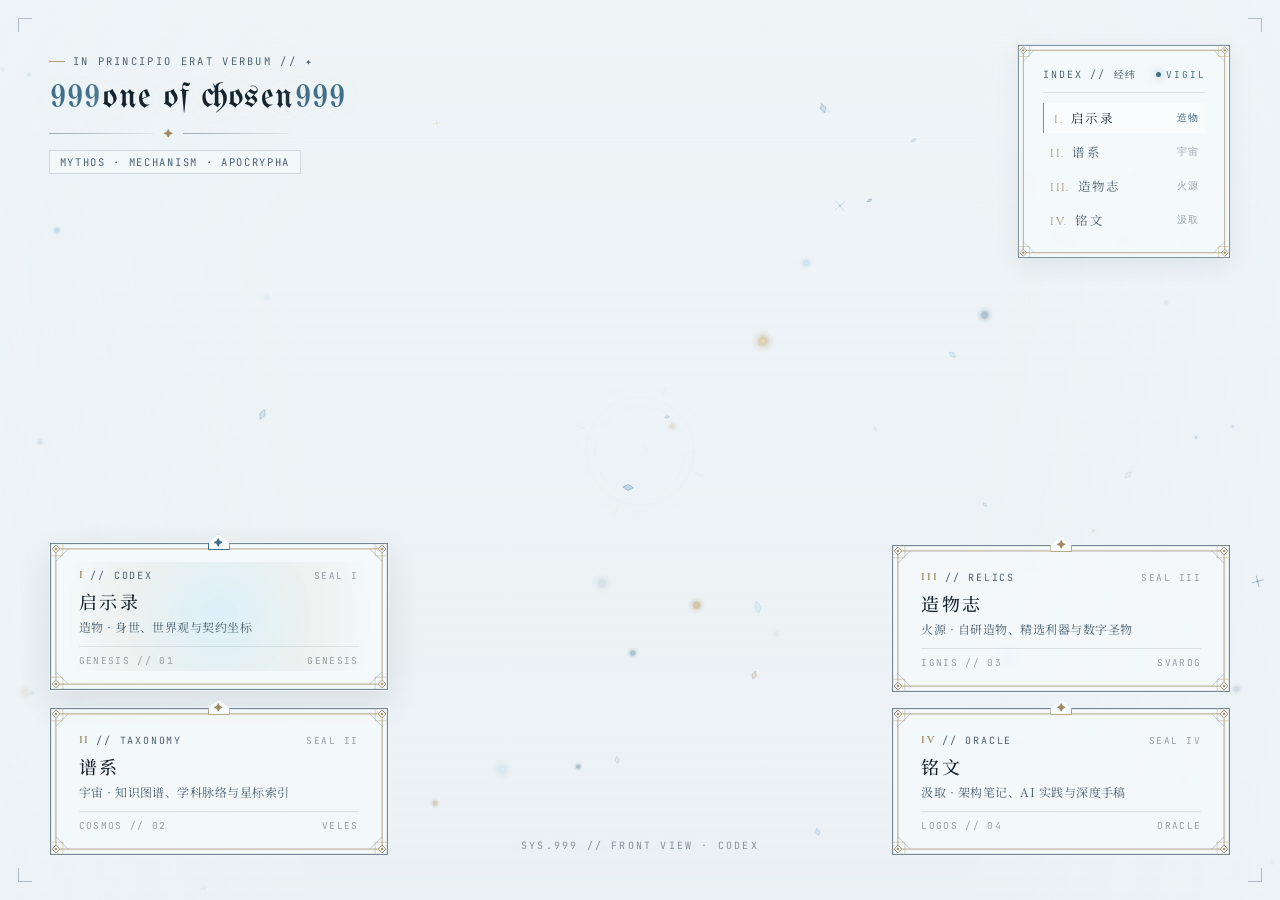
==== index.html @ c96680ee "Add files via upload" ====
<!DOCTYPE html>
<html lang="zh-CN">
<head>
  <meta charset="UTF-8">
  <meta name="viewport" content="width=device-width, initial-scale=1.0">
  <meta name="theme-color" content="#edf3f6">
  <title>999one of chosen999</title>
  <link rel="preconnect" href="https://fonts.googleapis.com">
  <link rel="preconnect" href="https://fonts.gstatic.com" crossorigin>
  <link href="https://fonts.googleapis.com/css2?family=Cinzel:wght@400;500;600;700&family=JetBrains+Mono:wght@300;400;500&family=Noto+Serif+SC:wght@400;500;600&family=UnifrakturMaguntia&display=swap" rel="stylesheet">
  <style>
    :root {
      --paper: #edf3f6;
      --ink: #15232d;
      --ink-soft: #4e6270;
      --ink-faint: rgba(23, 38, 49, 0.42);
      --line: rgba(53, 79, 94, 0.24);
      --line-strong: rgba(53, 79, 94, 0.48);
      --core-blue: #416f89;
      --core-ice: #7ec7e6;
      --gold-accent: #9c8861;
      --glass-bg: rgba(242, 247, 250, 0.56);
      --glass-hover: rgba(247, 251, 253, 0.78);
      --font-gothic: "UnifrakturMaguntia", "Cinzel", Georgia, serif;
      --font-serif: "Cinzel", "Noto Serif SC", "Songti SC", "STSong", Georgia, serif;
      --font-cn: "Noto Serif SC", "Songti SC", "STSong", serif;
      --font-mono: "JetBrains Mono", ui-monospace, SFMono-Regular, Menlo, Consolas, monospace;
    }

    *, *::before, *::after {
      box-sizing: border-box;
    }

    html, body {
      min-height: 100%;
      margin: 0;
      padding: 0;
    }

    body {
      overflow: hidden;
      color: var(--ink);
      background: var(--paper);
      font-family: var(--font-cn);
      -webkit-font-smoothing: antialiased;
      text-rendering: optimizeLegibility;
    }

    /* ===== HERO CANVAS ===== */
    .hero {
      isolation: isolate;
      position: relative;
      width: 100vw;
      height: 100vh;
      min-height: 100svh;
      overflow: hidden;
      background: var(--paper);
    }

    .hero-stage {
      position: absolute;
      inset: 0;
      z-index: -3;
      overflow: hidden;
      background: var(--paper);
    }

    .hero-layer {
      position: absolute;
      inset: 0;
      opacity: 0;
      transform: scale(1.04);
      pointer-events: none;
      transition: opacity 0.9s cubic-bezier(0.22, 1, 0.36, 1),
                  transform 1.15s cubic-bezier(0.22, 1, 0.36, 1);
      will-change: opacity, transform;
    }

    .hero-layer.is-active {
      opacity: 1;
      transform: scale(1);
    }

    .hero-video {
      position: absolute;
      inset: -1.1%;
      width: 102.2%;
      height: 102.2%;
      object-fit: cover;
      object-position: center center;
      user-select: none;
      pointer-events: none;
      background: var(--paper);
    }

    .hero-still {
      position: absolute;
      inset: -1.1%;
      width: 102.2%;
      height: 102.2%;
      object-fit: cover;
      object-position: center center;
      user-select: none;
      pointer-events: none;
      animation: angel-breathe 12s ease-in-out infinite;
      will-change: transform;
    }

    @keyframes angel-breathe {
      0%, 100% { transform: scale(1.012); }
      50% { transform: scale(1.042); }
    }

    .hero::after {
      position: absolute;
      inset: 0;
      z-index: -1;
      content: "";
      pointer-events: none;
      background:
        linear-gradient(90deg, rgba(236, 243, 247, 0.46), transparent 24%, transparent 76%, rgba(236, 243, 247, 0.42)),
        linear-gradient(180deg, rgba(245, 248, 250, 0.26), transparent 28%, rgba(224, 232, 236, 0.16));
    }

    /* Subtle architectural HUD corner frame */
    .hud-frame {
      position: absolute;
      inset: 18px;
      z-index: 3;
      pointer-events: none;
    }

    /* Sacred-Cyber Drifting Particle Canvas */
    .particle-canvas {
      position: absolute;
      inset: 0;
      z-index: 2;
      width: 100%;
      height: 100%;
      pointer-events: none;
      display: block;
    }

    .hud-corner {
      position: absolute;
      width: 14px;
      height: 14px;
      border-color: rgba(53, 79, 94, 0.34);
      border-style: solid;
      border-width: 0;
    }

    .hud-corner--tl { top: 0; left: 0; border-top-width: 1px; border-left-width: 1px; }
    .hud-corner--tr { top: 0; right: 0; border-top-width: 1px; border-right-width: 1px; }
    .hud-corner--bl { bottom: 0; left: 0; border-bottom-width: 1px; border-left-width: 1px; }
    .hud-corner--br { bottom: 0; right: 0; border-bottom-width: 1px; border-right-width: 1px; }

    /* ===== CHEST CORE GLOW + SACRED ASTROLABE RING ===== */
    .core-response {
      --core-opacity: 0;
      --core-angle: 0deg;
      position: absolute;
      z-index: 1;
      top: 50.1%;
      left: 50%;
      width: clamp(76px, 6.3vw, 126px);
      aspect-ratio: 1;
      opacity: var(--core-opacity);
      pointer-events: none;
      transform: translate(-50%, -50%);
      clip-path: circle(47%);
      mix-blend-mode: screen;
      background:
        conic-gradient(from var(--core-angle), transparent 0 31%, rgba(210, 238, 250, 0.68) 44%, rgba(115, 177, 207, 0.36) 53%, transparent 64%),
        radial-gradient(circle at center, rgba(222, 245, 255, 0.72), rgba(91, 153, 182, 0.2) 40%, transparent 70%);
      filter: blur(0.3px);
      will-change: opacity;
    }

    .core-ring {
      --ring-opacity: 0.16;
      --ring-rot: 0deg;
      position: absolute;
      z-index: 1;
      top: 50.1%;
      left: 50%;
      width: clamp(132px, 11.4vw, 210px);
      aspect-ratio: 1;
      pointer-events: none;
      opacity: var(--ring-opacity);
      transform: translate(-50%, -50%) rotate(var(--ring-rot));
      transition: opacity 0.35s ease;
      will-change: transform, opacity;
    }

    .core-ring svg {
      width: 100%;
      height: 100%;
      display: block;
    }

    .hero.is-side-view .core-response,
    .hero.is-side-view .core-ring {
      opacity: 0 !important;
      transition: opacity 0.45s ease;
    }

    /* ===== UI LAYER ===== */
    .ui-layer {
      position: relative;
      z-index: 5;
      width: 100%;
      height: 100%;
      padding: clamp(28px, 3.4vw, 48px) clamp(28px, 3.8vw, 56px);
      display: grid;
      grid-template-columns: minmax(270px, 340px) 1fr minmax(270px, 340px);
      grid-template-rows: auto 1fr auto;
      pointer-events: none;
    }

    .ui-layer a,
    .ui-layer button,
    .ui-layer nav {
      pointer-events: auto;
    }

    /* ===== TOP-LEFT: SANCTUARY BRAND MONOLITH ===== */
    .brand {
      grid-column: 1;
      grid-row: 1;
      align-self: start;
      pointer-events: auto;
      user-select: none;
    }

    .brand-eyebrow {
      display: inline-flex;
      align-items: center;
      gap: 8px;
      font-family: var(--font-mono);
      font-size: 10.5px;
      letter-spacing: 0.22em;
      text-transform: uppercase;
      color: var(--ink-soft);
      margin-bottom: 10px;
    }

    .brand-eyebrow::before {
      content: "";
      width: 16px;
      height: 1px;
      background: var(--gold-accent);
      opacity: 0.8;
    }

    .brand-title {
      margin: 0;
      font-family: var(--font-gothic);
      font-weight: 400;
      font-size: clamp(28px, 2.75vw, 42px);
      line-height: 1.12;
      letter-spacing: 0.04em;
      color: var(--ink);
      text-shadow: 0 2px 20px rgba(237, 243, 246, 0.92);
      white-space: nowrap;
    }

    .brand-title .sigil-num {
      font-family: var(--font-gothic);
      font-weight: 400;
      font-size: 0.92em;
      color: var(--core-blue);
      letter-spacing: 0.06em;
      margin: 0 2px;
    }

    .brand-divider {
      display: flex;
      align-items: center;
      gap: 10px;
      margin: 12px 0 10px;
      width: 240px;
    }

    .brand-divider span {
      flex: 1;
      height: 1px;
      background: linear-gradient(90deg, rgba(53, 79, 94, 0.45), rgba(53, 79, 94, 0.06));
    }

    .brand-divider i {
      font-style: normal;
      font-size: 9px;
      color: var(--gold-accent);
      line-height: 1;
    }

    .brand-sub {
      margin: 0;
      display: inline-flex;
      align-items: center;
      gap: 8px;
      padding: 4px 10px;
      background: rgba(244, 249, 252, 0.76);
      border: 1px solid rgba(53, 79, 94, 0.18);
      font-family: var(--font-mono);
      font-size: 10.5px;
      letter-spacing: 0.16em;
      color: var(--ink-soft);
    }

    /* ===== TOP-RIGHT: MERIDIAN INDEX NAV (STYLE I GOTHIC FRAME) ===== */
    .index-nav {
      grid-column: 3;
      grid-row: 1;
      justify-self: end;
      align-self: start;
      width: 214px;
      padding: 6px 8px;
      background: rgba(246, 250, 253, 0.78);
      border: 18px solid transparent;
      border-image: url("data:image/svg+xml,%3Csvg xmlns='http://www.w3.org/2000/svg' width='120' height='120' viewBox='0 0 120 120'%3E%3Crect x='2' y='2' width='116' height='116' fill='none' stroke='%23354f5e' stroke-opacity='0.68' stroke-width='1.5'/%3E%3Crect x='9' y='9' width='102' height='102' fill='none' stroke='%239c8861' stroke-opacity='0.88' stroke-width='1.1'/%3E%3Cg stroke='%239c8861' stroke-width='1.1' fill='%23f8fcfe'%3E%3Cpolygon points='9,4 14,9 9,14 4,9'/%3E%3Cpolygon points='111,4 116,9 111,14 106,9'/%3E%3Cpolygon points='9,106 14,111 9,116 4,111'/%3E%3Cpolygon points='111,106 116,111 111,116 106,111'/%3E%3C/g%3E%3Cg fill='%239c8861'%3E%3Cpolygon points='9,7 11,9 9,11 7,9'/%3E%3Cpolygon points='111,7 113,9 111,11 109,9'/%3E%3Cpolygon points='9,109 11,111 9,113 7,111'/%3E%3Cpolygon points='111,109 113,111 111,113 109,111'/%3E%3C/g%3E%3Cg stroke='%23b8a06e' stroke-opacity='0.65' stroke-width='0.9' fill='none'%3E%3Cpath d='M18,2 V18 H2 M102,2 V18 H118 M18,118 V102 H2 M102,118 V102 H118'/%3E%3Cpath d='M25,9 L9,25 M95,9 L111,25 M25,111 L9,95 M95,111 L111,95' stroke='%23416f89' stroke-opacity='0.45'/%3E%3C/g%3E%3C/svg%3E") 26 / 18px stretch;
      backdrop-filter: blur(6px);
      -webkit-backdrop-filter: blur(6px);
      box-shadow: 0 8px 24px rgba(23, 38, 49, 0.06);
    }

    .index-head {
      display: flex;
      align-items: center;
      justify-content: space-between;
      padding-bottom: 10px;
      margin-bottom: 10px;
      border-bottom: 1px solid rgba(53, 79, 94, 0.15);
      font-family: var(--font-mono);
      font-size: 10px;
      letter-spacing: 0.18em;
      color: var(--ink-soft);
    }

    .status-pill {
      display: inline-flex;
      align-items: center;
      gap: 5px;
      color: var(--core-blue);
      font-size: 9.5px;
    }

    .status-dot {
      width: 5px;
      height: 5px;
      border-radius: 50%;
      background: var(--core-blue);
      box-shadow: 0 0 8px rgba(65, 111, 137, 0.75);
      animation: pulse-core 2.8s ease-in-out infinite;
    }

    @keyframes pulse-core {
      0%, 100% { opacity: 0.45; transform: scale(0.92); }
      50% { opacity: 1; transform: scale(1.15); }
    }

    .index-list {
      list-style: none;
      margin: 0;
      padding: 0;
      display: flex;
      flex-direction: column;
      gap: 4px;
    }

    .index-link {
      display: flex;
      align-items: center;
      justify-content: space-between;
      padding: 6px 6px;
      text-decoration: none;
      color: var(--ink-soft);
      font-size: 12.5px;
      letter-spacing: 0.1em;
      border-left: 1.5px solid transparent;
      transition: color 0.25s ease, border-color 0.25s ease, background 0.25s ease, padding-left 0.25s ease;
    }

    .index-link .roman {
      font-family: var(--font-serif);
      font-size: 11px;
      letter-spacing: 0.12em;
      color: var(--gold-accent);
      margin-right: 8px;
    }

    .index-link .code {
      font-family: var(--font-mono);
      font-size: 9.5px;
      letter-spacing: 0.12em;
      opacity: 0.55;
    }

    .index-link:hover,
    .index-link.is-active {
      color: var(--ink);
      border-left-color: var(--core-blue);
      background: rgba(255, 255, 255, 0.42);
      padding-left: 10px;
    }

    .index-link:hover .code,
    .index-link.is-active .code {
      opacity: 0.95;
      color: var(--core-blue);
    }

    /* ===== BOTTOM PORTAL CARDS (LEFT & RIGHT) ===== */
    .portal-col {
      grid-row: 3;
      display: flex;
      flex-direction: column;
      gap: 14px;
      align-self: end;
    }

    .portal-col--left {
      grid-column: 1;
    }

    .portal-col--right {
      grid-column: 3;
    }

    /* ===== STYLE I: GOTHIC LANCET & ROSE TRACERY PORTAL CARDS ===== */
    .portal-card {
      --mx: 50%;
      --my: 50%;
      position: relative;
      display: flex;
      flex-direction: column;
      justify-content: space-between;
      min-height: 118px;
      padding: 6px 10px 4px;
      text-decoration: none;
      color: var(--ink);
      background: rgba(246, 250, 253, 0.76);
      border: 20px solid transparent;
      border-image: url("data:image/svg+xml,%3Csvg xmlns='http://www.w3.org/2000/svg' width='120' height='120' viewBox='0 0 120 120'%3E%3Crect x='2' y='2' width='116' height='116' fill='none' stroke='%23354f5e' stroke-opacity='0.68' stroke-width='1.5'/%3E%3Crect x='9' y='9' width='102' height='102' fill='none' stroke='%239c8861' stroke-opacity='0.88' stroke-width='1.1'/%3E%3Cg stroke='%239c8861' stroke-width='1.1' fill='%23f8fcfe'%3E%3Cpolygon points='9,4 14,9 9,14 4,9'/%3E%3Cpolygon points='111,4 116,9 111,14 106,9'/%3E%3Cpolygon points='9,106 14,111 9,116 4,111'/%3E%3Cpolygon points='111,106 116,111 111,116 106,111'/%3E%3C/g%3E%3Cg fill='%239c8861'%3E%3Cpolygon points='9,7 11,9 9,11 7,9'/%3E%3Cpolygon points='111,7 113,9 111,11 109,9'/%3E%3Cpolygon points='9,109 11,111 9,113 7,111'/%3E%3Cpolygon points='111,109 113,111 111,113 109,111'/%3E%3C/g%3E%3Cg stroke='%23b8a06e' stroke-opacity='0.65' stroke-width='0.9' fill='none'%3E%3Cpath d='M18,2 V18 H2 M102,2 V18 H118 M18,118 V102 H2 M102,118 V102 H118'/%3E%3Cpath d='M25,9 L9,25 M95,9 L111,25 M25,111 L9,95 M95,111 L111,95' stroke='%23416f89' stroke-opacity='0.45'/%3E%3C/g%3E%3C/svg%3E") 26 / 20px stretch;
      backdrop-filter: blur(6px);
      -webkit-backdrop-filter: blur(6px);
      transition: transform 0.25s cubic-bezier(0.22, 1, 0.36, 1),
                  background 0.25s ease,
                  box-shadow 0.25s ease;
    }

    /* Gothic top-center rose-window crest finial */
    .portal-card::after {
      content: "✦";
      position: absolute;
      top: -28px;
      left: 50%;
      transform: translateX(-50%);
      width: 22px;
      height: 16px;
      display: grid;
      place-items: center;
      font-size: 9px;
      line-height: 1;
      color: var(--gold-accent);
      background: rgba(248, 252, 254, 0.94);
      border: 1px solid rgba(156, 136, 97, 0.72);
      clip-path: polygon(50% 0%, 100% 58%, 100% 100%, 0% 100%, 0% 58%);
      pointer-events: none;
    }

    /* Pointer-following sacred spotlight */
    .portal-card::before {
      content: "";
      position: absolute;
      inset: 0;
      opacity: 0;
      pointer-events: none;
      background: radial-gradient(
        220px circle at var(--mx) var(--my),
        rgba(140, 212, 240, 0.24),
        rgba(156, 136, 97, 0.08) 42%,
        transparent 72%
      );
      transition: opacity 0.3s ease;
    }

    .portal-card:hover,
    .portal-card.is-synced,
    .portal-card.is-current {
      transform: translateY(-2px);
      background: var(--glass-hover);
      box-shadow: 0 12px 32px rgba(23, 38, 49, 0.09);
    }

    .portal-card:hover::before,
    .portal-card.is-synced::before,
    .portal-card.is-current::before {
      opacity: 1;
    }

    .portal-card:hover::after,
    .portal-card.is-synced::after,
    .portal-card.is-current::after {
      color: var(--core-blue);
      border-color: var(--core-blue);
    }

    .index-link.is-current {
      color: var(--ink);
      border-left-color: var(--gold-accent);
      background: rgba(255, 255, 255, 0.46);
      padding-left: 10px;
    }

    .index-link.is-current .code {
      opacity: 1;
      color: var(--core-blue);
    }

    .card-top {
      position: relative;
      z-index: 1;
      display: flex;
      align-items: center;
      justify-content: space-between;
      font-family: var(--font-mono);
      font-size: 10px;
      letter-spacing: 0.18em;
      color: var(--ink-soft);
      margin-bottom: 6px;
    }

    .card-id {
      display: inline-flex;
      align-items: center;
      gap: 6px;
    }

    .card-id .roman {
      font-family: var(--font-serif);
      font-weight: 600;
      color: var(--gold-accent);
    }

    .card-state {
      font-size: 9.5px;
      letter-spacing: 0.16em;
      color: var(--ink-faint);
      transition: color 0.25s ease;
    }

    .card-state .hover-label {
      display: none;
    }

    .portal-card:hover .card-state,
    .portal-card.is-synced .card-state {
      color: var(--core-blue);
    }

    .portal-card:hover .card-state .idle-label,
    .portal-card.is-synced .card-state .idle-label {
      display: none;
    }

    .portal-card:hover .card-state .hover-label,
    .portal-card.is-synced .card-state .hover-label {
      display: inline;
    }

    .card-title {
      position: relative;
      z-index: 1;
      margin: 0 0 4px;
      font-family: var(--font-cn);
      font-size: 18px;
      font-weight: 500;
      letter-spacing: 0.14em;
      color: var(--ink);
    }

    .card-desc {
      position: relative;
      z-index: 1;
      margin: 0;
      font-size: 12px;
      line-height: 1.5;
      color: var(--ink-soft);
      letter-spacing: 0.04em;
    }

    .card-foot {
      position: relative;
      z-index: 1;
      margin-top: 10px;
      padding-top: 7px;
      border-top: 1px solid rgba(53, 79, 94, 0.12);
      display: flex;
      align-items: center;
      justify-content: space-between;
      font-family: var(--font-mono);
      font-size: 9.5px;
      letter-spacing: 0.14em;
      color: var(--ink-faint);
    }

    /* ===== BOTTOM-CENTER TELEMETRY ===== */
    .telemetry {
      grid-column: 2;
      grid-row: 3;
      justify-self: center;
      align-self: end;
      padding-bottom: 4px;
      font-family: var(--font-mono);
      font-size: 10px;
      letter-spacing: 0.22em;
      color: rgba(23, 38, 49, 0.48);
      text-shadow: 0 1px 10px rgba(237, 243, 246, 0.9);
      user-select: none;
      white-space: nowrap;
    }

    /* ===== TOAST FEEDBACK FOR PLACEHOLDER ROUTES ===== */
    .protocol-toast {
      position: fixed;
      left: 50%;
      bottom: 46px;
      z-index: 40;
      transform: translate(-50%, 10px);
      padding: 8px 18px;
      background: rgba(21, 35, 45, 0.86);
      color: #e6f2f7;
      border: 1px solid rgba(126, 199, 230, 0.35);
      backdrop-filter: blur(10px);
      font-family: var(--font-mono);
      font-size: 11px;
      letter-spacing: 0.14em;
      opacity: 0;
      pointer-events: none;
      transition: opacity 0.25s ease, transform 0.25s ease;
    }

    .protocol-toast.is-visible {
      opacity: 1;
      transform: translate(-50%, 0);
    }

    /* ===== CUSTOM HOLY CROSS-SWORD CURSOR ===== */
    @media (pointer: fine) and (min-width: 901px) {
      html, body, a, button {
        cursor: none !important;
      }
    }

    .cursor-glow,
    .cursor-sword {
      position: fixed;
      top: 0;
      left: 0;
      pointer-events: none;
      opacity: 0;
      will-change: transform, opacity;
    }

    .cursor-glow {
      z-index: 30;
      width: 34px;
      aspect-ratio: 1;
      border-radius: 999px;
      background: radial-gradient(circle, rgba(162, 219, 243, 0.34), rgba(89, 155, 187, 0.10) 45%, transparent 72%);
    }

    .cursor-sword {
      z-index: 50;
      width: 42px;
      height: 42px;
      transform-origin: 3px 3px;
      transition: opacity 0.18s ease;
    }

    .cursor-sword svg {
      width: 100%;
      height: 100%;
      display: block;
      overflow: visible;
      transition: transform 0.18s cubic-bezier(0.22, 1, 0.36, 1);
      transform-origin: 3px 3px;
    }

    .cursor-sword .sword-energy {
      stroke: #4a92b6;
      transition: stroke 0.2s ease;
    }

    .cursor-sword .sword-gem {
      fill: #3e84a8;
      transition: fill 0.2s ease;
    }

    .cursor-sword.is-hover svg {
      transform: scale(1.09) rotate(-4deg);
    }

    .cursor-sword.is-hover .sword-energy {
      stroke: #7ae0ff;
    }

    .cursor-sword.is-hover .sword-gem {
      fill: #74deff;
    }

    .cursor-sword.is-pressed svg {
      transform: translate(-2px, -2px) scale(0.92);
    }

    /* ===== RESPONSIVE ===== */
    @media (max-width: 1080px) {
      .ui-layer {
        grid-template-columns: minmax(230px, 280px) 1fr minmax(230px, 280px);
        padding: 24px 26px;
      }
      .brand-title {
        font-size: 22px;
      }
      .telemetry {
        display: none;
      }
    }

    @media (max-width: 900px) {
      body {
        overflow-y: auto;
      }

      .hero {
        height: auto;
        min-height: 100svh;
      }

      .hero-stage {
        position: fixed;
      }

      .hero-video,
      .hero-still {
        object-position: 50% center;
      }

      .core-response,
      .core-ring,
      .cursor-glow,
      .cursor-sword,
      .hud-frame {
        display: none;
      }

      .ui-layer {
        display: flex;
        flex-direction: column;
        justify-content: space-between;
        min-height: 100svh;
        gap: 18px;
        padding: 24px 18px 28px;
      }

      .brand-title {
        white-space: normal;
        font-size: 22px;
      }

      .index-nav {
        display: none;
      }

      .portal-col {
        width: 100%;
        gap: 12px;
      }

      .portal-col--left {
        margin-top: auto;
        padding-top: 32vh;
      }

      .portal-card {
        min-height: 94px;
      }
    }

    @media (max-width: 560px) {
      .hero-video {
        inset: 0;
        width: 100%;
        height: 100%;
      }

      .hero::after {
        background: linear-gradient(180deg, rgba(245, 248, 250, 0.36), transparent 34%, rgba(224, 232, 236, 0.18));
      }
    }
  </style>
</head>
<body>
  <main class="hero" aria-label="999one of chosen999 Homepage">
    <!-- 4-Angle Mechanical Angel Stage -->
    <div class="hero-stage" aria-hidden="true">
      <div class="hero-layer is-active" data-view="front">
        <video
          class="hero-video"
          autoplay
          muted
          loop
          playsinline
          preload="auto"
          disablepictureinpicture
          aria-hidden="true"
          poster="https://rodya.top/assets/angel-hero-og-v1.jpg"
        >
          <source src="https://rodya.top/assets/angel-hero-loop-v2-portrait.mp4" type="video/mp4" media="(max-aspect-ratio: 3/4)">
          <source src="https://rodya.top/assets/angel-hero-loop-v2.mp4" type="video/mp4">
        </video>
      </div>
      <div class="hero-layer" data-view="left">
        <img class="hero-still" src="./angel-left.jpg" alt="" decoding="async">
      </div>
      <div class="hero-layer" data-view="back">
        <img class="hero-still" src="./angel-back.jpg" alt="" decoding="async">
      </div>
      <div class="hero-layer" data-view="right">
        <img class="hero-still" src="./angel-right.jpg" alt="" decoding="async">
      </div>
    </div>

    <!-- Interactive Chest Core Glow -->
    <div class="core-response" aria-hidden="true"></div>

    <!-- Ultra-delicate Sacred Astrolabe Ring around Core -->
    <div class="core-ring" aria-hidden="true">
      <svg viewBox="0 0 200 200" fill="none" xmlns="http://www.w3.org/2000/svg">
        <circle cx="100" cy="100" r="88" stroke="rgba(65,111,137,0.45)" stroke-width="0.7" stroke-dasharray="2 6"/>
        <circle cx="100" cy="100" r="74" stroke="rgba(156,136,97,0.42)" stroke-width="0.6"/>
        <circle cx="100" cy="100" r="62" stroke="rgba(65,111,137,0.32)" stroke-width="0.6" stroke-dasharray="18 10 3 10"/>
        <line x1="100" y1="6" x2="100" y2="20" stroke="rgba(156,136,97,0.65)" stroke-width="0.8"/>
        <line x1="100" y1="180" x2="100" y2="194" stroke="rgba(156,136,97,0.65)" stroke-width="0.8"/>
        <line x1="6" y1="100" x2="20" y2="100" stroke="rgba(65,111,137,0.55)" stroke-width="0.8"/>
        <line x1="180" y1="100" x2="194" y2="100" stroke="rgba(65,111,137,0.55)" stroke-width="0.8"/>
      </svg>
    </div>

    <!-- Sacred-Cyber Drifting Particles -->
    <canvas class="particle-canvas" aria-hidden="true"></canvas>

    <!-- Architectural Corner Ticks -->
    <div class="hud-frame" aria-hidden="true">
      <span class="hud-corner hud-corner--tl"></span>
      <span class="hud-corner hud-corner--tr"></span>
      <span class="hud-corner hud-corner--bl"></span>
      <span class="hud-corner hud-corner--br"></span>
    </div>

    <!-- Single-Screen Sacred Cyber UI -->
    <div class="ui-layer">
      <!-- Top-Left: Sanctuary Title -->
      <header class="brand">
        <div class="brand-eyebrow">IN PRINCIPIO ERAT VERBUM // ✦</div>
        <h1 class="brand-title"><span class="sigil-num">999</span>one of chosen<span class="sigil-num">999</span></h1>
        <div class="brand-divider" aria-hidden="true">
          <span></span>
          <i>✦</i>
          <span></span>
        </div>
        <p class="brand-sub">MYTHOS · MECHANISM · APOCRYPHA</p>
      </header>

      <!-- Top-Right: Meridian Index -->
      <nav class="index-nav" aria-label="主导航">
        <div class="index-head">
          <span>INDEX // 经纬</span>
          <span class="status-pill"><span class="status-dot"></span>VIGIL</span>
        </div>
        <ul class="index-list">
          <li>
            <a class="index-link" href="./codex.html" data-portal="codex">
              <span><span class="roman">I.</span>启示录</span>
              <span class="code">造物</span>
            </a>
          </li>
          <li>
            <a class="index-link" href="./taxonomy.html" data-portal="taxonomy">
              <span><span class="roman">II.</span>谱系</span>
              <span class="code">宇宙</span>
            </a>
          </li>
          <li>
            <a class="index-link" href="./relics.html" data-portal="relics">
              <span><span class="roman">III.</span>造物志</span>
              <span class="code">火源</span>
            </a>
          </li>
          <li>
            <a class="index-link" href="./oracle.html" data-portal="oracle">
              <span><span class="roman">IV.</span>铭文</span>
              <span class="code">汲取</span>
            </a>
          </li>
        </ul>
      </nav>

      <!-- Bottom-Left Portal Column -->
      <section class="portal-col portal-col--left" aria-label="左侧板块入口">
        <a class="portal-card" href="./codex.html" data-portal="codex">
          <div class="card-top">
            <span class="card-id"><span class="roman">I</span> // CODEX</span>
            <span class="card-state">
              <span class="idle-label">SEAL I</span>
              <span class="hover-label">UNSEAL ↗</span>
            </span>
          </div>
          <h2 class="card-title">启示录</h2>
          <p class="card-desc">造物 · 身世、世界观与契约坐标</p>
          <div class="card-foot">
            <span>GENESIS // 01</span>
            <span>GENESIS</span>
          </div>
        </a>

        <a class="portal-card" href="./taxonomy.html" data-portal="taxonomy">
          <div class="card-top">
            <span class="card-id"><span class="roman">II</span> // TAXONOMY</span>
            <span class="card-state">
              <span class="idle-label">SEAL II</span>
              <span class="hover-label">UNSEAL ↗</span>
            </span>
          </div>
          <h2 class="card-title">谱系</h2>
          <p class="card-desc">宇宙 · 知识图谱、学科脉络与星标索引</p>
          <div class="card-foot">
            <span>COSMOS // 02</span>
            <span>VELES</span>
          </div>
        </a>
      </section>

      <!-- Bottom-Center Telemetry -->
      <div class="telemetry" aria-hidden="true">ALPHA ET OMEGA // 999 · SANCTUARY</div>

      <!-- Bottom-Right Portal Column -->
      <section class="portal-col portal-col--right" aria-label="右侧板块入口">
        <a class="portal-card" href="./relics.html" data-portal="relics">
          <div class="card-top">
            <span class="card-id"><span class="roman">III</span> // RELICS</span>
            <span class="card-state">
              <span class="idle-label">SEAL III</span>
              <span class="hover-label">UNSEAL ↗</span>
            </span>
          </div>
          <h2 class="card-title">造物志</h2>
          <p class="card-desc">火源 · 自研造物、精选利器与数字圣物</p>
          <div class="card-foot">
            <span>IGNIS // 03</span>
            <span>SVAROG</span>
          </div>
        </a>

        <a class="portal-card" href="./oracle.html" data-portal="oracle">
          <div class="card-top">
            <span class="card-id"><span class="roman">IV</span> // ORACLE</span>
            <span class="card-state">
              <span class="idle-label">SEAL IV</span>
              <span class="hover-label">UNSEAL ↗</span>
            </span>
          </div>
          <h2 class="card-title">铭文</h2>
          <p class="card-desc">汲取 · 架构笔记、AI 实践与深度手稿</p>
          <div class="card-foot">
            <span>LOGOS // 04</span>
            <span>ORACLE</span>
          </div>
        </a>
      </section>
    </div>
  </main>

  <div class="protocol-toast" role="status" aria-live="polite"></div>
  <div class="cursor-glow" aria-hidden="true"></div>
  <div class="cursor-sword" aria-hidden="true">
    <!-- V2 Slender Holy Cross-Sword SVG (tip hotspot at 3.5, 3.5 in 64x64 viewBox) -->
    <svg viewBox="0 0 64 64" fill="none" xmlns="http://www.w3.org/2000/svg">
      <defs>
        <linearGradient id="bladeL" x1="3.5" y1="3.5" x2="41.5" y2="41.5" gradientUnits="userSpaceOnUse">
          <stop offset="0%" stop-color="#fcffff"/>
          <stop offset="30%" stop-color="#e2eef6"/>
          <stop offset="48%" stop-color="#feffff"/>
          <stop offset="76%" stop-color="#c6d6e2"/>
          <stop offset="100%" stop-color="#e8f2f8"/>
        </linearGradient>
        <linearGradient id="bladeR" x1="3.5" y1="3.5" x2="41.5" y2="41.5" gradientUnits="userSpaceOnUse">
          <stop offset="0%" stop-color="#c0d2e0"/>
          <stop offset="34%" stop-color="#7690a2"/>
          <stop offset="56%" stop-color="#a4baca"/>
          <stop offset="82%" stop-color="#627c90"/>
          <stop offset="100%" stop-color="#849cae"/>
        </linearGradient>
        <linearGradient id="guardTop" x1="33" y1="50" x2="50" y2="33" gradientUnits="userSpaceOnUse">
          <stop offset="0%" stop-color="#f5fafe"/>
          <stop offset="28%" stop-color="#cedce8"/>
          <stop offset="52%" stop-color="#f8fcff"/>
          <stop offset="76%" stop-color="#baccda"/>
          <stop offset="100%" stop-color="#ecf4fa"/>
        </linearGradient>
        <linearGradient id="guardBot" x1="33" y1="50" x2="50" y2="33" gradientUnits="userSpaceOnUse">
          <stop offset="0%" stop-color="#8ea4b4"/>
          <stop offset="32%" stop-color="#627a8c"/>
          <stop offset="52%" stop-color="#9eb2c2"/>
          <stop offset="78%" stop-color="#566c7e"/>
          <stop offset="100%" stop-color="#7c92a2"/>
        </linearGradient>
        <linearGradient id="hiltGrad" x1="45" y1="51" x2="51" y2="45" gradientUnits="userSpaceOnUse">
          <stop offset="0%" stop-color="#364856"/>
          <stop offset="45%" stop-color="#182630"/>
          <stop offset="100%" stop-color="#0e1820"/>
        </linearGradient>
        <linearGradient id="pomL" x1="53" y1="53" x2="58" y2="58" gradientUnits="userSpaceOnUse">
          <stop offset="0%" stop-color="#f8fcff"/>
          <stop offset="100%" stop-color="#bcceDC"/>
        </linearGradient>
        <linearGradient id="pomR" x1="53" y1="53" x2="58" y2="58" gradientUnits="userSpaceOnUse">
          <stop offset="0%" stop-color="#94aaba"/>
          <stop offset="100%" stop-color="#586e80"/>
        </linearGradient>
      </defs>

      <g transform="translate(3.5 3.5) rotate(-45)">
        <!-- Local sword space: tip at (0, 0), pointing along +Y (which maps to bottom-right after -45° rotation? Wait: rotate(-45) turns +Y to bottom-right (+x, +y)! Let's verify: x' = x cos(-45) - y sin(-45) = +0.707y, y' = x sin(-45) + y cos(-45) = +0.707y! YES!) -->

        <!-- Slender Blade Bevels (length 53.5) -->
        <polygon points="0,0 -2.0,7.5 -1.75,53.5 0,53.5" fill="url(#bladeL)"/>
        <polygon points="0,0 2.0,7.5 1.75,53.5 0,53.5" fill="url(#bladeR)"/>
        <!-- Central specular spine & energy thread -->
        <line x1="0" y1="1.5" x2="0" y2="51" stroke="#ffffff" stroke-opacity="0.88" stroke-width="0.45"/>
        <line class="sword-energy" x1="0" y1="12.5" x2="0" y2="47.5" stroke-width="0.65" stroke-linecap="round"/>
        <!-- Blade outline -->
        <polygon points="0,0 2.0,7.5 1.75,53.5 0,55.0 -1.75,53.5 -2.0,7.5" stroke="#1c2e3c" stroke-width="0.85" stroke-linejoin="round"/>
        <!-- Ricasso antique gold collar -->
        <line x1="-1.9" y1="51.2" x2="1.9" y2="51.2" stroke="#d4b878" stroke-width="1.0"/>

        <!-- Hilt Grip -->
        <polygon points="-1.2,56.2 1.2,56.2 0.95,70.8 -0.95,70.8" fill="url(#hiltGrad)" stroke="#16242e" stroke-width="0.8"/>
        <!-- Diagonal gold wire wraps -->
        <line x1="-1.15" y1="58.6" x2="1.15" y2="59.8" stroke="#d4b878" stroke-width="0.72"/>
        <line x1="-1.10" y1="61.6" x2="1.10" y2="62.8" stroke="#d4b878" stroke-width="0.72"/>
        <line x1="-1.05" y1="64.6" x2="1.05" y2="65.8" stroke="#d4b878" stroke-width="0.72"/>
        <line x1="-1.00" y1="67.6" x2="1.00" y2="68.8" stroke="#d4b878" stroke-width="0.72"/>

        <!-- Classic Gothic Cross Crossguard -->
        <polygon points="-12.2,53.8 -10.2,52.0 -8.3,52.7 -2.8,52.5 0,50.8 2.8,52.5 8.3,52.7 10.2,52.0 12.2,53.8" fill="url(#guardTop)"/>
        <polygon points="-12.2,53.8 -10.2,55.6 -8.3,54.9 -2.8,55.1 0,56.8 2.8,55.1 8.3,54.9 10.2,55.6 12.2,53.8" fill="url(#guardBot)"/>
        <!-- Crossguard center seam & antique gold filigree -->
        <line x1="-11.4" y1="53.8" x2="11.4" y2="53.8" stroke="#304656" stroke-opacity="0.72" stroke-width="0.5"/>
        <line x1="-9.2" y1="53.8" x2="-3.2" y2="53.8" stroke="#d4b878" stroke-width="0.9"/>
        <line x1="3.2" y1="53.8" x2="9.2" y2="53.8" stroke="#a88a52" stroke-width="0.9"/>
        <line x1="-8.3" y1="52.7" x2="-8.3" y2="54.9" stroke="#d4b878" stroke-width="0.85"/>
        <line x1="8.3" y1="52.7" x2="8.3" y2="54.9" stroke="#a88a52" stroke-width="0.85"/>
        <!-- Crossguard crisp outline -->
        <polygon points="-12.2,53.8 -10.2,52.0 -8.3,52.7 -2.8,52.5 0,50.8 2.8,52.5 8.3,52.7 10.2,52.0 12.2,53.8 10.2,55.6 8.3,54.9 2.8,55.1 0,56.8 -2.8,55.1 -8.3,54.9 -10.2,55.6" stroke="#1c2e3c" stroke-width="0.85" stroke-linejoin="round"/>

        <!-- Central Sanctuary Gold Medallion & Ice-Blue Core Crystal -->
        <polygon points="0,51.6 2.1,53.8 0,56.0 -2.1,53.8" fill="#d4b878" stroke="#2a3842" stroke-width="0.55"/>
        <polygon class="sword-gem" points="0,52.3 1.45,53.8 0,55.3 -1.45,53.8"/>
        <polygon points="0,52.7 0.72,53.8 0,54.9 -0.72,53.8" fill="#eefdff"/>

        <!-- Faceted Silver Diamond Pommel -->
        <polygon points="0,69.8 -2.5,73.0 0,77.2" fill="url(#pomL)"/>
        <polygon points="0,69.8 2.5,73.0 0,77.2" fill="url(#pomR)"/>
        <polygon points="0,69.8 2.5,73.0 0,77.2 -2.5,73.0" stroke="#1c2e3c" stroke-width="0.85" stroke-linejoin="round"/>
        <circle cx="0" cy="73.0" r="0.68" fill="#d4b878"/>
      </g>
    </svg>
  </div>

  <script>
    (function () {
      const video = document.querySelector(".hero-video");
      const coreEl = document.querySelector(".core-response");
      const ringEl = document.querySelector(".core-ring");
      const cursorGlow = document.querySelector(".cursor-glow");
      const cursorSword = document.querySelector(".cursor-sword");
      const toastEl = document.querySelector(".protocol-toast");

      const LANDSCAPE_SRC = "https://rodya.top/assets/angel-hero-loop-v2.mp4";
      const PORTRAIT_SRC = "https://rodya.top/assets/angel-hero-loop-v2-portrait.mp4";
      const portraitMq = window.matchMedia("(max-aspect-ratio: 3/4)");

      function syncVideoSource() {
        const targetSrc = portraitMq.matches ? PORTRAIT_SRC : LANDSCAPE_SRC;
        if (video.getAttribute("src") !== targetSrc) {
          video.src = targetSrc;
          video.load();
        }
        const playPromise = video.play();
        if (playPromise && typeof playPromise.catch === "function") {
          playPromise.catch(() => {});
        }
      }

      syncVideoSource();
      if (typeof portraitMq.addEventListener === "function") {
        portraitMq.addEventListener("change", syncVideoSource);
      }

      document.addEventListener("visibilitychange", () => {
        if (!document.hidden && video.paused) {
          video.play().catch(() => {});
        }
      });

      // Portal cards & Index nav sync + 4-angle view switching
      const heroEl = document.querySelector(".hero");
      const heroLayers = Array.from(document.querySelectorAll(".hero-layer"));
      const telemetryEl = document.querySelector(".telemetry");
      const cards = Array.from(document.querySelectorAll(".portal-card"));
      const navLinks = Array.from(document.querySelectorAll(".index-link"));
      let toastTimer = null;

      const PORTAL_VIEWS = {
        codex:    { view: "front", label: "FRONT VIEW",         cn: "正视图 · 启示录" },
        taxonomy: { view: "left",  label: "LEFT PROFILE",       cn: "左侧面 · 谱系" },
        relics:   { view: "back",  label: "DORSAL BACK VIEW",   cn: "背视图 · 造物志" },
        oracle:   { view: "right", label: "RIGHT PROFILE",      cn: "右侧面 · 铭文" }
      };

      function showToast(text) {
        toastEl.textContent = text;
        toastEl.classList.add("is-visible");
        clearTimeout(toastTimer);
        toastTimer = setTimeout(() => {
          toastEl.classList.remove("is-visible");
        }, 2000);
      }

      function setSyncedPortal(portalKey) {
        cards.forEach((c) => c.classList.toggle("is-synced", c.dataset.portal === portalKey));
        navLinks.forEach((l) => l.classList.toggle("is-active", l.dataset.portal === portalKey));
      }

      function switchPortalView(portalKey, silent) {
        const cfg = PORTAL_VIEWS[portalKey] || PORTAL_VIEWS.codex;
        heroLayers.forEach((layer) => {
          layer.classList.toggle("is-active", layer.dataset.view === cfg.view);
        });
        cards.forEach((c) => c.classList.toggle("is-current", c.dataset.portal === portalKey));
        navLinks.forEach((l) => l.classList.toggle("is-current", l.dataset.portal === portalKey));

        // Core glow & astrolabe ring align with front chest orb and back dorsal orb; hide on side profiles
        const isSide = cfg.view === "left" || cfg.view === "right";
        heroEl.classList.toggle("is-side-view", isSide);

        if (telemetryEl) {
          telemetryEl.textContent = `SYS.999 // ${cfg.label} · ${portalKey.toUpperCase()}`;
        }
        if (cfg.view === "front" && video.paused) {
          video.play().catch(() => {});
        }
        if (!silent) {
          showToast(`VIEW SHIFT // ${cfg.label} · ${cfg.cn}`);
        }
      }

      // Initialize default front view as active
      switchPortalView("codex", true);

      cards.forEach((card) => {
        card.addEventListener("pointermove", (e) => {
          const rect = card.getBoundingClientRect();
          card.style.setProperty("--mx", `${e.clientX - rect.left}px`);
          card.style.setProperty("--my", `${e.clientY - rect.top}px`);
        }, { passive: true });

        card.addEventListener("mouseenter", () => {
          setSyncedPortal(card.dataset.portal);
          switchPortalView(card.dataset.portal, true);
        });
        card.addEventListener("mouseleave", () => setSyncedPortal(null));
      });

      navLinks.forEach((link) => {
        link.addEventListener("mouseenter", () => {
          setSyncedPortal(link.dataset.portal);
          switchPortalView(link.dataset.portal, true);
        });
        link.addEventListener("mouseleave", () => setSyncedPortal(null));
      });

      // Fine pointer interactive glow & sacred astrolabe core ring
      const supportsFinePointer = window.matchMedia("(pointer: fine)").matches;
      if (!supportsFinePointer) return;

      let pointerActive = false;
      let pointerX = window.innerWidth * 0.5;
      let pointerY = window.innerHeight * 0.5;
      let glowX = pointerX;
      let glowY = pointerY;
      let coreOpacity = 0;
      let targetCoreOpacity = 0;
      let coreAngle = 0;
      let targetCoreAngle = 0;
      let ringRot = 0;

      const MAX_CORE_RADIUS = 230;
      const MAX_CORE_OPACITY = 0.24;

      function updateCoreTarget(x, y) {
        const cx = window.innerWidth * 0.5;
        const cy = window.innerHeight * 0.501;
        const dx = x - cx;
        const dy = y - cy;
        const dist = Math.hypot(dx, dy);

        if (dist < MAX_CORE_RADIUS) {
          const proximity = 1 - dist / MAX_CORE_RADIUS;
          targetCoreOpacity = proximity * MAX_CORE_OPACITY;
          targetCoreAngle = (Math.atan2(dy, dx) * 180) / Math.PI;
        } else {
          targetCoreOpacity = 0;
        }
      }

      window.addEventListener("pointermove", (e) => {
        pointerActive = true;
        pointerX = e.clientX;
        pointerY = e.clientY;
        updateCoreTarget(pointerX, pointerY);

        const isInteractive = Boolean(e.target && e.target.closest && e.target.closest("a, button, .portal-card, .index-link"));
        cursorSword.classList.toggle("is-hover", isInteractive);
      }, { passive: true });

      window.addEventListener("pointerdown", () => {
        cursorSword.classList.add("is-pressed");
      }, { passive: true });

      window.addEventListener("pointerup", () => {
        cursorSword.classList.remove("is-pressed");
      }, { passive: true });

      document.addEventListener("pointerleave", () => {
        pointerActive = false;
        targetCoreOpacity = 0;
        cursorSword.classList.remove("is-hover", "is-pressed");
      });

      function tick() {
        if (window.innerWidth > 900) {
          glowX += (pointerX - glowX) * 0.16;
          glowY += (pointerY - glowY) * 0.16;

          const cursorOpacity = pointerActive ? 1 : 0;
          cursorGlow.style.opacity = String(cursorOpacity);
          cursorSword.style.opacity = String(cursorOpacity);
          cursorGlow.style.transform = `translate3d(${glowX - 15}px, ${glowY - 15}px, 0)`;
          cursorSword.style.transform = `translate3d(${pointerX - 2.3}px, ${pointerY - 2.3}px, 0)`;

          coreOpacity += (targetCoreOpacity - coreOpacity) * 0.12;
          coreAngle += (targetCoreAngle - coreAngle) * 0.1;

          // Slow continuous sacred ring rotation, speeds up subtly near core
          const proximityRatio = coreOpacity / MAX_CORE_OPACITY;
          ringRot = (ringRot + 0.08 + proximityRatio * 0.45) % 360;
          ringEl.style.setProperty("--ring-rot", `${ringRot.toFixed(2)}deg`);
          ringEl.style.setProperty("--ring-opacity", (0.14 + proximityRatio * 0.58).toFixed(3));

          if (coreOpacity < 0.001) {
            coreEl.style.setProperty("--core-opacity", "0");
          } else {
            coreEl.style.setProperty("--core-opacity", coreOpacity.toFixed(6));
            coreEl.style.setProperty("--core-angle", `${coreAngle.toFixed(2)}deg`);
          }
        }
        requestAnimationFrame(tick);
      }

      requestAnimationFrame(tick);
    })();

    /* ===== SACRED-CYBER DRIFTING PARTICLE SYSTEM ===== */
    (function () {
      const canvas = document.querySelector(".particle-canvas");
      if (!canvas) return;
      const ctx = canvas.getContext("2d");
      if (!ctx) return;

      const prefersReducedMotion = window.matchMedia("(prefers-reduced-motion: reduce)").matches;
      if (prefersReducedMotion) return;

      let width = 0;
      let height = 0;
      let dpr = 1;

      const PALETTE = [
        { r: 46, g: 94, b: 124 },    // deep steel core blue
        { r: 72, g: 142, b: 184 },   // crisp ice azure
        { r: 164, g: 132, b: 74 },   // sacred antique gold
        { r: 96, g: 124, b: 142 },   // silver slate
        { r: 190, g: 158, b: 96 }    // gilded champagne highlight
      ];

      // Pre-render offscreen glow sprites once (15x faster than per-frame createRadialGradient)
      const SPRITE_SIZE = 32;
      const glowSprites = PALETTE.map(({ r, g, b }) => {
        const off = document.createElement("canvas");
        off.width = SPRITE_SIZE;
        off.height = SPRITE_SIZE;
        const octx = off.getContext("2d");
        const half = SPRITE_SIZE / 2;
        const grad = octx.createRadialGradient(half, half, 0, half, half, half);
        grad.addColorStop(0, `rgba(${Math.min(255, r + 55)}, ${Math.min(255, g + 55)}, ${Math.min(255, b + 55)}, 1)`);
        grad.addColorStop(0.28, `rgba(${r}, ${g}, ${b}, 0.82)`);
        grad.addColorStop(0.58, `rgba(${r}, ${g}, ${b}, 0.24)`);
        grad.addColorStop(1, `rgba(${r}, ${g}, ${b}, 0)`);
        octx.fillStyle = grad;
        octx.fillRect(0, 0, SPRITE_SIZE, SPRITE_SIZE);
        return off;
      });

      const ambientParticles = [];
      const burstParticles = [];
      const MAX_BURST = 70;

      const pointer = { x: -9999, y: -9999, vx: 0, vy: 0, active: false };
      let lastPointerX = 0;
      let lastPointerY = 0;
      let trailCooldown = 0;
      let coreEmitTimer = 0;

      function rand(min, max) {
        return min + Math.random() * (max - min);
      }

      function pickColor() {
        const w = Math.random();
        if (w < 0.34) return PALETTE[0];
        if (w < 0.60) return PALETTE[1];
        if (w < 0.80) return PALETTE[2];
        if (w < 0.92) return PALETTE[3];
        return PALETTE[4];
      }

      function createAmbientParticle(randomY) {
        const kindRoll = Math.random();
        // 0: soft mote, 1: sacred diamond, 2: four-point star sparkle
        const kind = kindRoll < 0.62 ? 0 : (kindRoll < 0.86 ? 1 : 2);
        const depth = rand(0.45, 1.0);
        return {
          x: rand(-20, width + 20),
          y: randomY ? rand(0, height) : height + rand(10, 80),
          vx: rand(-0.16, 0.16) * depth,
          vy: -rand(0.24, 0.78) * depth,
          size: kind === 0 ? rand(1.6, 4.0) * depth : (kind === 1 ? rand(3.0, 5.8) * depth : rand(4.0, 7.2) * depth),
          alpha: rand(0.45, 0.88) * depth,
          phase: rand(0, Math.PI * 2),
          twinkleSpeed: rand(0.014, 0.036),
          swayAmp: rand(0.16, 0.55),
          swayFreq: rand(0.004, 0.012),
          rot: rand(0, Math.PI * 2),
          rotSpeed: rand(-0.018, 0.018),
          color: pickColor(),
          kind,
          depth
        };
      }

      function spawnBurst(x, y, vx, vy, isCore) {
        if (burstParticles.length >= MAX_BURST) return;
        const color = isCore
          ? (Math.random() < 0.68 ? PALETTE[1] : PALETTE[4])
          : (Math.random() < 0.52 ? PALETTE[1] : PALETTE[2]);
        burstParticles.push({
          x,
          y,
          vx,
          vy,
          size: isCore ? rand(1.8, 4.0) : rand(1.8, 3.8),
          life: 1.0,
          decay: isCore ? rand(0.007, 0.014) : rand(0.012, 0.022),
          kind: Math.random() < 0.38 ? 1 : 0,
          rot: rand(0, Math.PI * 2),
          rotSpeed: rand(-0.045, 0.045),
          color
        });
      }

      function resize() {
        width = window.innerWidth;
        height = window.innerHeight;
        dpr = 1;
        canvas.width = width;
        canvas.height = height;
        ctx.setTransform(1, 0, 0, 1, 0, 0);

        const targetCount = Math.min(82, Math.max(40, Math.floor((width * height) / 17500)));
        while (ambientParticles.length < targetCount) {
          ambientParticles.push(createAmbientParticle(true));
        }
        if (ambientParticles.length > targetCount) {
          ambientParticles.length = targetCount;
        }
      }

      resize();
      window.addEventListener("resize", resize);

      window.addEventListener("pointermove", (e) => {
        const dx = e.clientX - lastPointerX;
        const dy = e.clientY - lastPointerY;
        pointer.vx = Math.max(-18, Math.min(18, dx * 0.25));
        pointer.vy = Math.max(-18, Math.min(18, dy * 0.25));
        pointer.x = e.clientX;
        pointer.y = e.clientY;
        pointer.active = true;
        lastPointerX = e.clientX;
        lastPointerY = e.clientY;

        const speed = Math.hypot(dx, dy);
        if (speed > 4 && trailCooldown <= 0) {
          spawnBurst(
            e.clientX + rand(-6, 6),
            e.clientY + rand(-6, 6),
            dx * 0.03 + rand(-0.35, 0.35),
            dy * 0.03 - rand(0.25, 0.75),
            false
          );
          trailCooldown = 2;
        }
      }, { passive: true });

      document.addEventListener("pointerleave", () => {
        pointer.active = false;
      });

      function drawMote(p, a) {
        const idx = PALETTE.indexOf(p.color);
        const sprite = glowSprites[idx >= 0 ? idx : 0];
        const radius = p.size * 3.1;
        ctx.globalAlpha = Math.min(1, a);
        ctx.drawImage(sprite, p.x - radius, p.y - radius, radius * 2, radius * 2);
        ctx.globalAlpha = 1;
      }

      function drawDiamond(p, a) {
        const { r, g, b } = p.color;
        ctx.save();
        ctx.translate(p.x, p.y);
        ctx.rotate(p.rot);
        const s = p.size;
        ctx.beginPath();
        ctx.moveTo(0, -s * 1.35);
        ctx.lineTo(s * 0.75, 0);
        ctx.lineTo(0, s * 1.35);
        ctx.lineTo(-s * 0.75, 0);
        ctx.closePath();
        ctx.fillStyle = `rgba(${r}, ${g}, ${b}, ${(a * 0.42).toFixed(3)})`;
        ctx.fill();
        ctx.strokeStyle = `rgba(${r}, ${g}, ${b}, ${(a * 0.92).toFixed(3)})`;
        ctx.lineWidth = 0.75;
        ctx.stroke();
        ctx.restore();
      }

      function drawStar(p, a) {
        const { r, g, b } = p.color;
        ctx.save();
        ctx.translate(p.x, p.y);
        ctx.rotate(p.rot);
        const s = p.size * 1.35;
        ctx.strokeStyle = `rgba(${r}, ${g}, ${b}, ${(a * 0.88).toFixed(3)})`;
        ctx.lineWidth = 0.8;
        ctx.beginPath();
        ctx.moveTo(-s, 0);
        ctx.lineTo(s, 0);
        ctx.moveTo(0, -s);
        ctx.lineTo(0, s);
        ctx.stroke();

        ctx.fillStyle = `rgba(${Math.min(255, r + 60)}, ${Math.min(255, g + 60)}, ${Math.min(255, b + 60)}, ${a.toFixed(3)})`;
        ctx.beginPath();
        ctx.arc(0, 0, Math.max(0.9, p.size * 0.28), 0, Math.PI * 2);
        ctx.fill();
        ctx.restore();
      }

      let frame = 0;

      function renderParticles() {
        if (document.hidden) {
          requestAnimationFrame(renderParticles);
          return;
        }
        frame++;
        if (trailCooldown > 0) trailCooldown--;

        ctx.clearRect(0, 0, width, height);

        const coreX = width * 0.5;
        const coreY = height * 0.501;

        // Gentle periodic particle drift out of the chest core
        coreEmitTimer++;
        const nearCore = pointer.active && Math.hypot(pointer.x - coreX, pointer.y - coreY) < 230;
        const emitInterval = nearCore ? 8 : 26;
        if (coreEmitTimer >= emitInterval && width > 600) {
          coreEmitTimer = 0;
          const ang = rand(0, Math.PI * 2);
          const rad = rand(18, 42);
          spawnBurst(
            coreX + Math.cos(ang) * rad,
            coreY + Math.sin(ang) * rad,
            Math.cos(ang) * rand(0.18, 0.52),
            Math.sin(ang) * rand(0.18, 0.52) - rand(0.15, 0.45),
            true
          );
        }

        // Update & draw ambient drifting particles
        for (let i = 0; i < ambientParticles.length; i++) {
          const p = ambientParticles[i];
          p.phase += p.twinkleSpeed;
          p.rot += p.rotSpeed;

          // Subtle horizontal wind sway + steady upward drift
          p.x += p.vx + Math.sin(frame * p.swayFreq + p.phase) * p.swayAmp;
          p.y += p.vy;

          // Soft airflow interaction near pointer
          if (pointer.active) {
            const dx = p.x - pointer.x;
            const dy = p.y - pointer.y;
            const distSq = dx * dx + dy * dy;
            if (distSq < 15000 && distSq > 1) {
              const dist = Math.sqrt(distSq);
              const force = (1 - dist / 122) * 0.45 * p.depth;
              p.x += (dx / dist) * force + pointer.vx * 0.03;
              p.y += (dy / dist) * force + pointer.vy * 0.03;
            }
          }

          // Recycle particle seamlessly when leaving top/sides
          if (p.y < -30 || p.x < -50 || p.x > width + 50) {
            ambientParticles[i] = createAmbientParticle(false);
            continue;
          }

          // Fade smoothly at top and bottom viewport edges
          const edgeFade = Math.min(1, p.y / 110, (height - p.y) / 90);
          const twinkle = 0.58 + 0.42 * Math.sin(p.phase);
          const finalAlpha = Math.max(0, p.alpha * twinkle * edgeFade);
          if (finalAlpha < 0.02) continue;

          if (p.kind === 0) drawMote(p, finalAlpha);
          else if (p.kind === 1) drawDiamond(p, finalAlpha);
          else drawStar(p, finalAlpha);
        }

        // Update & draw interactive trail + core emission particles
        for (let i = burstParticles.length - 1; i >= 0; i--) {
          const b = burstParticles[i];
          b.x += b.vx;
          b.y += b.vy;
          b.vx *= 0.985;
          b.vy = b.vy * 0.985 - 0.008;
          b.rot += b.rotSpeed;
          b.life -= b.decay;

          if (b.life <= 0) {
            burstParticles.splice(i, 1);
            continue;
          }

          const a = b.life * 0.72;
          if (b.kind === 1) drawDiamond(b, a);
          else drawMote(b, a);
        }

        pointer.vx *= 0.9;
        pointer.vy *= 0.9;

        requestAnimationFrame(renderParticles);
      }

      requestAnimationFrame(renderParticles);
    })();
  </script>
</body>
</html>
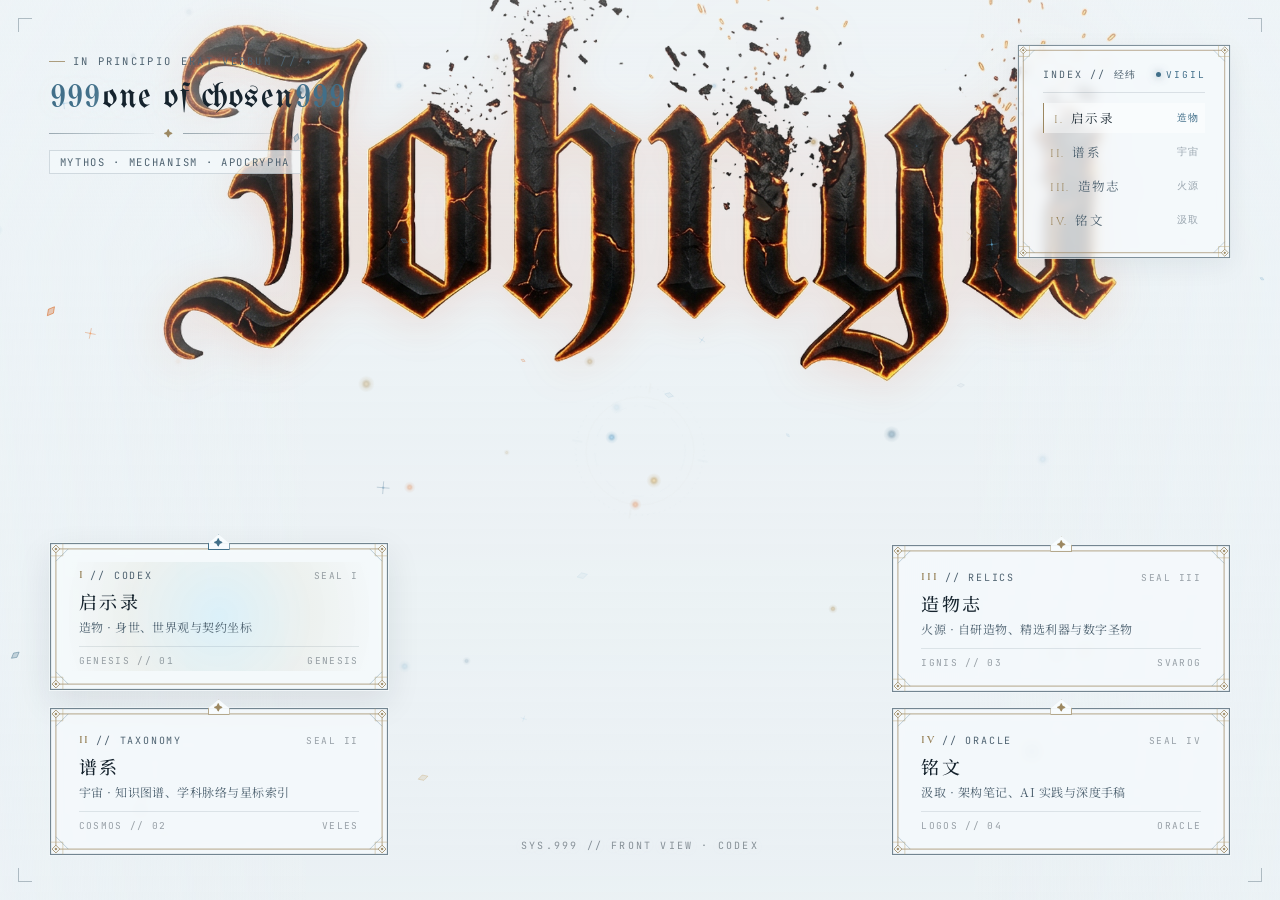
==== commit 77781025: "Add files via upload" ====
--- a/index.html
+++ b/index.html
@@ -81,8 +81,28 @@
       transform: scale(1);
     }
 
+    .johnyu-wordmark {
+      position: absolute;
+      z-index: 1;
+      top: 22%;
+      left: 50%;
+      width: min(84vw, 1220px);
+      height: auto;
+      transform: translate(-50%, -50%);
+      pointer-events: none;
+      user-select: none;
+      filter: drop-shadow(0 6px 22px rgba(217, 74, 16, 0.14));
+      animation: ember-pulse 7s ease-in-out infinite;
+    }
+
+    @keyframes ember-pulse {
+      0%, 100% { opacity: 0.94; transform: translate(-50%, -50%) scale(1); }
+      50% { opacity: 1; transform: translate(-50%, -50.4%) scale(1.008); }
+    }
+
     .hero-video {
       position: absolute;
+      z-index: 2;
       inset: -1.1%;
       width: 102.2%;
       height: 102.2%;
@@ -90,7 +110,26 @@
       object-position: center center;
       user-select: none;
       pointer-events: none;
-      background: var(--paper);
+      background: transparent;
+    }
+
+    @media (min-aspect-ratio: 4/3) {
+      .hero-video--masked {
+        -webkit-mask-image: url("./angel-front-mask.png");
+        mask-image: url("./angel-front-mask.png");
+        -webkit-mask-size: cover;
+        mask-size: cover;
+        -webkit-mask-position: center center;
+        mask-position: center center;
+        -webkit-mask-repeat: no-repeat;
+        mask-repeat: no-repeat;
+      }
+    }
+
+    @media (max-aspect-ratio: 4/3) {
+      .johnyu-wordmark {
+        display: none;
+      }
     }
 
     .hero-still {
@@ -807,8 +846,9 @@
     <!-- 4-Angle Mechanical Angel Stage -->
     <div class="hero-stage" aria-hidden="true">
       <div class="hero-layer is-active" data-view="front">
+        <img class="johnyu-wordmark" src="./johnyu-wordmark.png" alt="Johnyu" decoding="async">
         <video
-          class="hero-video"
+          class="hero-video hero-video--masked"
           autoplay
           muted
           loop
@@ -1302,7 +1342,7 @@
         { r: 46, g: 94, b: 124 },    // deep steel core blue
         { r: 72, g: 142, b: 184 },   // crisp ice azure
         { r: 164, g: 132, b: 74 },   // sacred antique gold
-        { r: 96, g: 124, b: 142 },   // silver slate
+        { r: 214, g: 98, b: 28 },    // smoldering flame ember
         { r: 190, g: 158, b: 96 }    // gilded champagne highlight
       ];
 
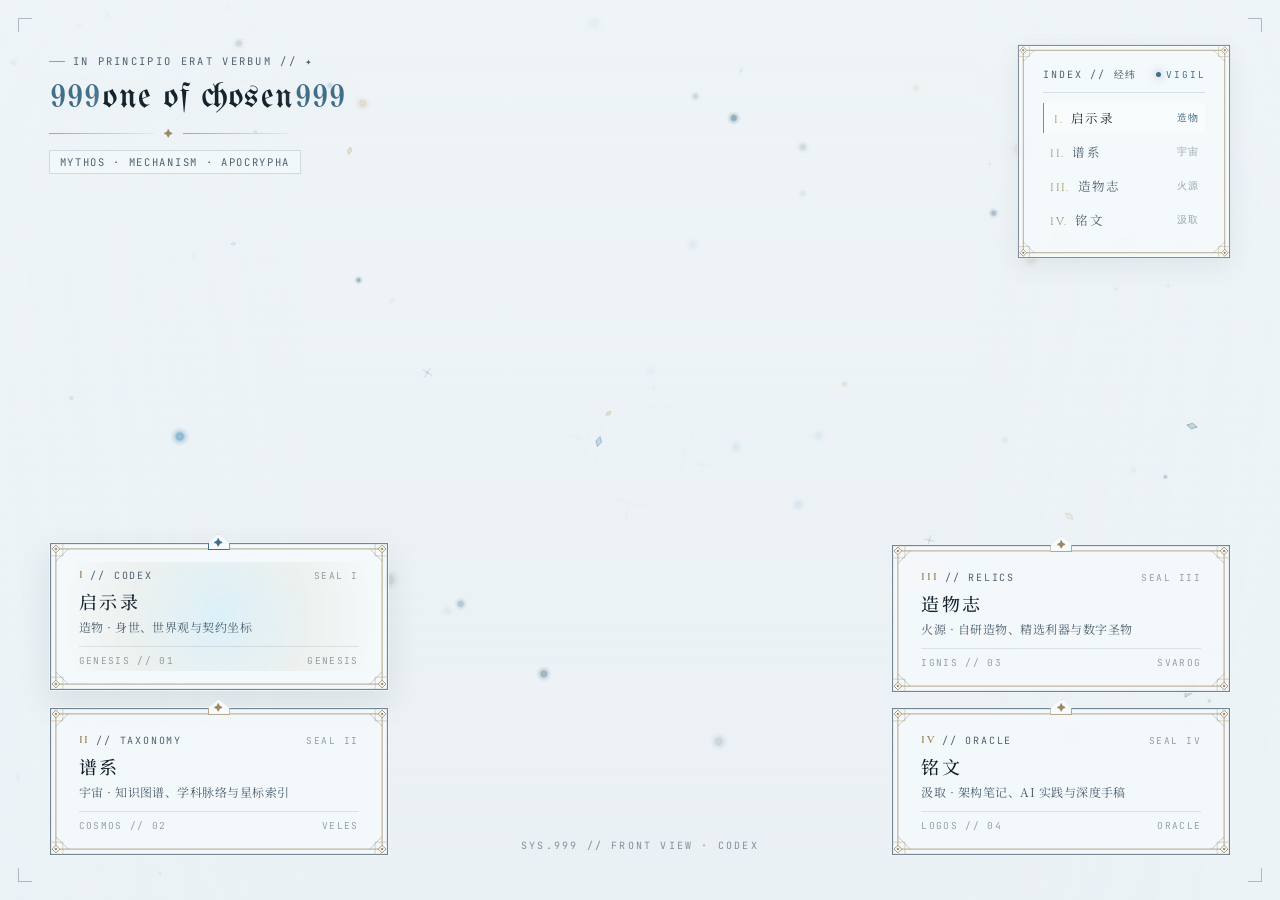
==== commit 3b63b86f: "Add files via upload" ====
--- a/index.html
+++ b/index.html
@@ -81,28 +81,8 @@
       transform: scale(1);
     }
 
-    .johnyu-wordmark {
-      position: absolute;
-      z-index: 1;
-      top: 22%;
-      left: 50%;
-      width: min(84vw, 1220px);
-      height: auto;
-      transform: translate(-50%, -50%);
-      pointer-events: none;
-      user-select: none;
-      filter: drop-shadow(0 6px 22px rgba(217, 74, 16, 0.14));
-      animation: ember-pulse 7s ease-in-out infinite;
-    }
-
-    @keyframes ember-pulse {
-      0%, 100% { opacity: 0.94; transform: translate(-50%, -50%) scale(1); }
-      50% { opacity: 1; transform: translate(-50%, -50.4%) scale(1.008); }
-    }
-
     .hero-video {
       position: absolute;
-      z-index: 2;
       inset: -1.1%;
       width: 102.2%;
       height: 102.2%;
@@ -110,26 +90,7 @@
       object-position: center center;
       user-select: none;
       pointer-events: none;
-      background: transparent;
-    }
-
-    @media (min-aspect-ratio: 4/3) {
-      .hero-video--masked {
-        -webkit-mask-image: url("./angel-front-mask.png");
-        mask-image: url("./angel-front-mask.png");
-        -webkit-mask-size: cover;
-        mask-size: cover;
-        -webkit-mask-position: center center;
-        mask-position: center center;
-        -webkit-mask-repeat: no-repeat;
-        mask-repeat: no-repeat;
-      }
-    }
-
-    @media (max-aspect-ratio: 4/3) {
-      .johnyu-wordmark {
-        display: none;
-      }
+      background: var(--paper);
     }
 
     .hero-still {
@@ -846,9 +807,8 @@
     <!-- 4-Angle Mechanical Angel Stage -->
     <div class="hero-stage" aria-hidden="true">
       <div class="hero-layer is-active" data-view="front">
-        <img class="johnyu-wordmark" src="./johnyu-wordmark.png" alt="Johnyu" decoding="async">
         <video
-          class="hero-video hero-video--masked"
+          class="hero-video"
           autoplay
           muted
           loop
@@ -1342,7 +1302,7 @@
         { r: 46, g: 94, b: 124 },    // deep steel core blue
         { r: 72, g: 142, b: 184 },   // crisp ice azure
         { r: 164, g: 132, b: 74 },   // sacred antique gold
-        { r: 214, g: 98, b: 28 },    // smoldering flame ember
+        { r: 96, g: 124, b: 142 },   // silver slate
         { r: 190, g: 158, b: 96 }    // gilded champagne highlight
       ];
 
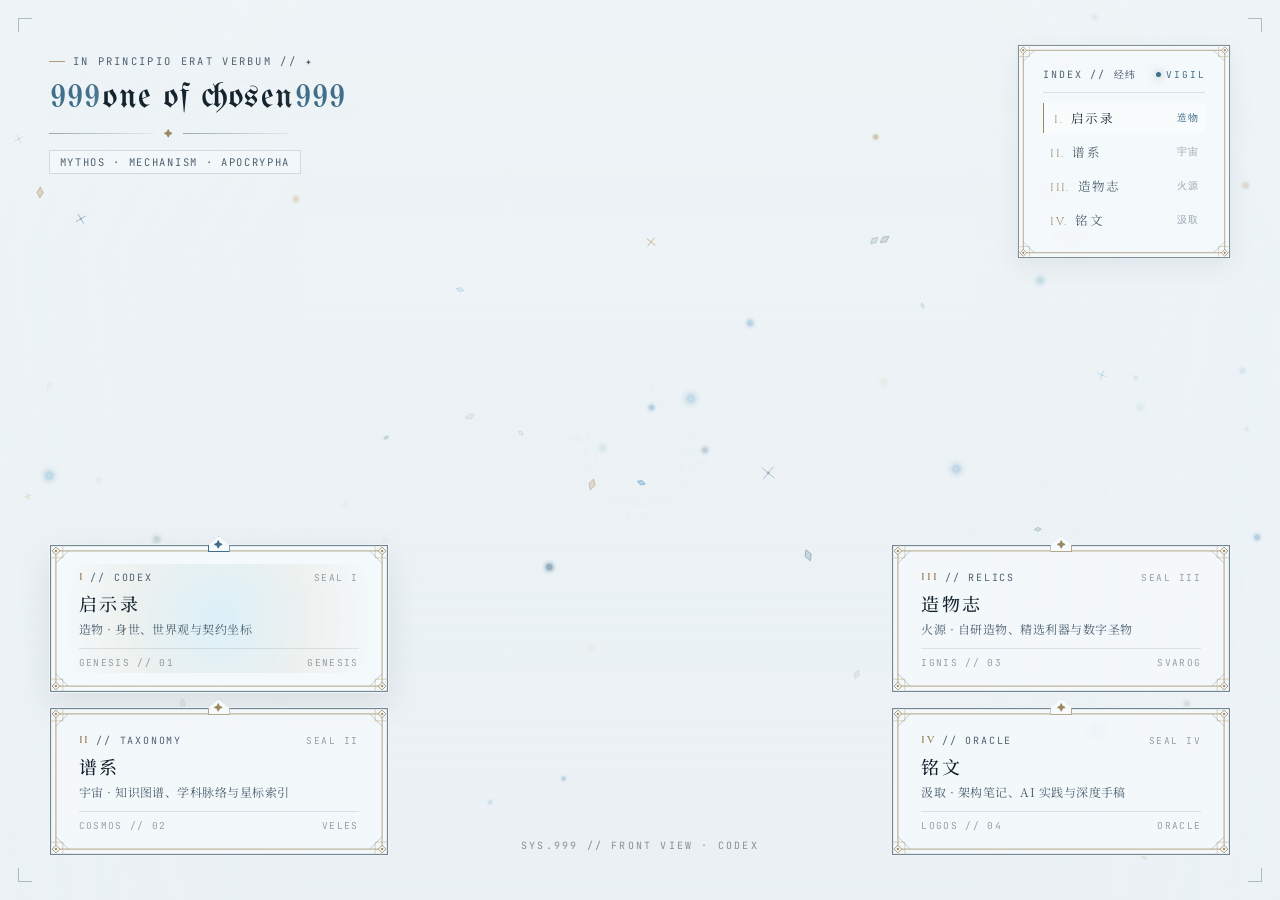
==== commit 1d3b15ce: "Add files via upload" ====
--- a/index.html
+++ b/index.html
@@ -713,6 +713,65 @@
 
     .cursor-sword.is-pressed svg {
       transform: translate(-2px, -2px) scale(0.92);
+    }
+
+    /* ===== WATER-EMERGENCE ENTRANCE & EXIT ===== */
+    @keyframes water-emerge {
+      0% {
+        opacity: 0;
+        transform: translate3d(0, 26px, 0) scale(0.982);
+        filter: blur(11px);
+      }
+      65% {
+        opacity: 0.94;
+        filter: blur(1.5px);
+      }
+      100% {
+        opacity: 1;
+        transform: translate3d(0, 0, 0) scale(1);
+        filter: blur(0);
+      }
+    }
+
+    .brand {
+      animation: water-emerge 0.9s cubic-bezier(0.22, 1, 0.36, 1) 0.06s both;
+    }
+
+    .index-nav {
+      animation: water-emerge 0.9s cubic-bezier(0.22, 1, 0.36, 1) 0.16s both;
+    }
+
+    .portal-col--left .portal-card:nth-child(1) {
+      animation: water-emerge 0.9s cubic-bezier(0.22, 1, 0.36, 1) 0.24s both;
+    }
+
+    .portal-col--left .portal-card:nth-child(2) {
+      animation: water-emerge 0.9s cubic-bezier(0.22, 1, 0.36, 1) 0.34s both;
+    }
+
+    .portal-col--right .portal-card:nth-child(1) {
+      animation: water-emerge 0.9s cubic-bezier(0.22, 1, 0.36, 1) 0.42s both;
+    }
+
+    .portal-col--right .portal-card:nth-child(2) {
+      animation: water-emerge 0.9s cubic-bezier(0.22, 1, 0.36, 1) 0.52s both;
+    }
+
+    .telemetry {
+      animation: water-emerge 0.9s cubic-bezier(0.22, 1, 0.36, 1) 0.62s both;
+    }
+
+    body.is-leaving .ui-layer {
+      opacity: 0;
+      transform: translate3d(0, -10px, 0) scale(0.99);
+      filter: blur(7px);
+      transition: opacity 0.24s ease, transform 0.24s ease, filter 0.24s ease;
+    }
+
+    @media (prefers-reduced-motion: reduce) {
+      .brand, .index-nav, .portal-card, .telemetry {
+        animation: none !important;
+      }
     }
 
     /* ===== RESPONSIVE ===== */
@@ -1193,6 +1252,25 @@
         link.addEventListener("mouseleave", () => setSyncedPortal(null));
       });
 
+      // Smooth water-dissolve page transition on internal links
+      window.addEventListener("pageshow", () => {
+        document.body.classList.remove("is-leaving");
+      });
+
+      document.addEventListener("click", (e) => {
+        const link = e.target && e.target.closest ? e.target.closest("a[href]") : null;
+        if (!link) return;
+        const href = link.getAttribute("href");
+        if (!href || href.startsWith("#") || link.target === "_blank" || e.metaKey || e.ctrlKey || e.shiftKey) return;
+        if (/^\.\/[a-z0-9_-]+\.html$/i.test(href)) {
+          e.preventDefault();
+          document.body.classList.add("is-leaving");
+          setTimeout(() => {
+            window.location.href = href;
+          }, 220);
+        }
+      });
+
       // Fine pointer interactive glow & sacred astrolabe core ring
       const supportsFinePointer = window.matchMedia("(pointer: fine)").matches;
       if (!supportsFinePointer) return;
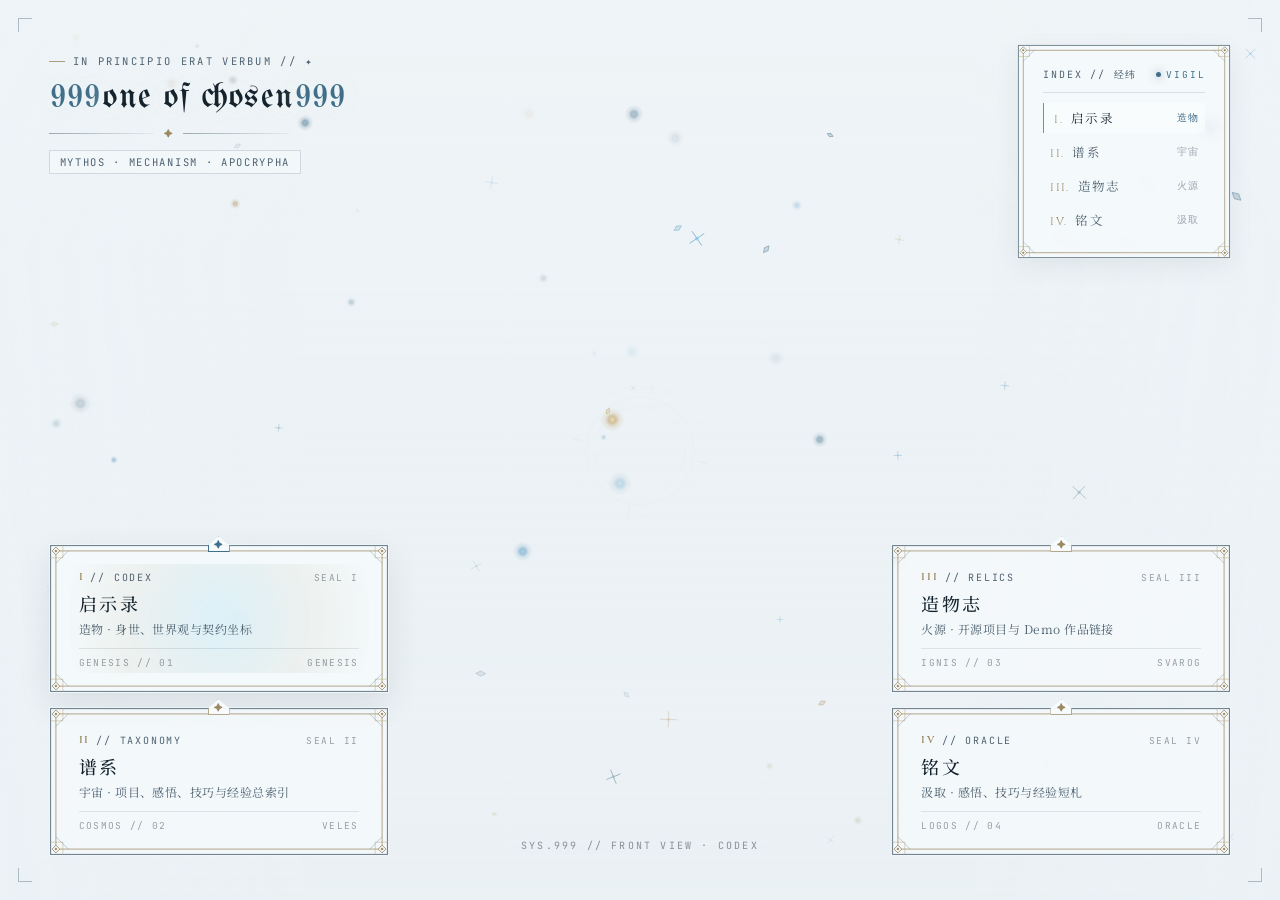
==== commit 15f0244e: "Add files via upload" ====
--- a/index.html
+++ b/index.html
@@ -994,7 +994,7 @@
             </span>
           </div>
           <h2 class="card-title">谱系</h2>
-          <p class="card-desc">宇宙 · 知识图谱、学科脉络与星标索引</p>
+          <p class="card-desc">宇宙 · 项目、感悟、技巧与经验总索引</p>
           <div class="card-foot">
             <span>COSMOS // 02</span>
             <span>VELES</span>
@@ -1016,7 +1016,7 @@
             </span>
           </div>
           <h2 class="card-title">造物志</h2>
-          <p class="card-desc">火源 · 自研造物、精选利器与数字圣物</p>
+          <p class="card-desc">火源 · 开源项目与 Demo 作品链接</p>
           <div class="card-foot">
             <span>IGNIS // 03</span>
             <span>SVAROG</span>
@@ -1032,7 +1032,7 @@
             </span>
           </div>
           <h2 class="card-title">铭文</h2>
-          <p class="card-desc">汲取 · 架构笔记、AI 实践与深度手稿</p>
+          <p class="card-desc">汲取 · 感悟、技巧与经验短札</p>
           <div class="card-foot">
             <span>LOGOS // 04</span>
             <span>ORACLE</span>
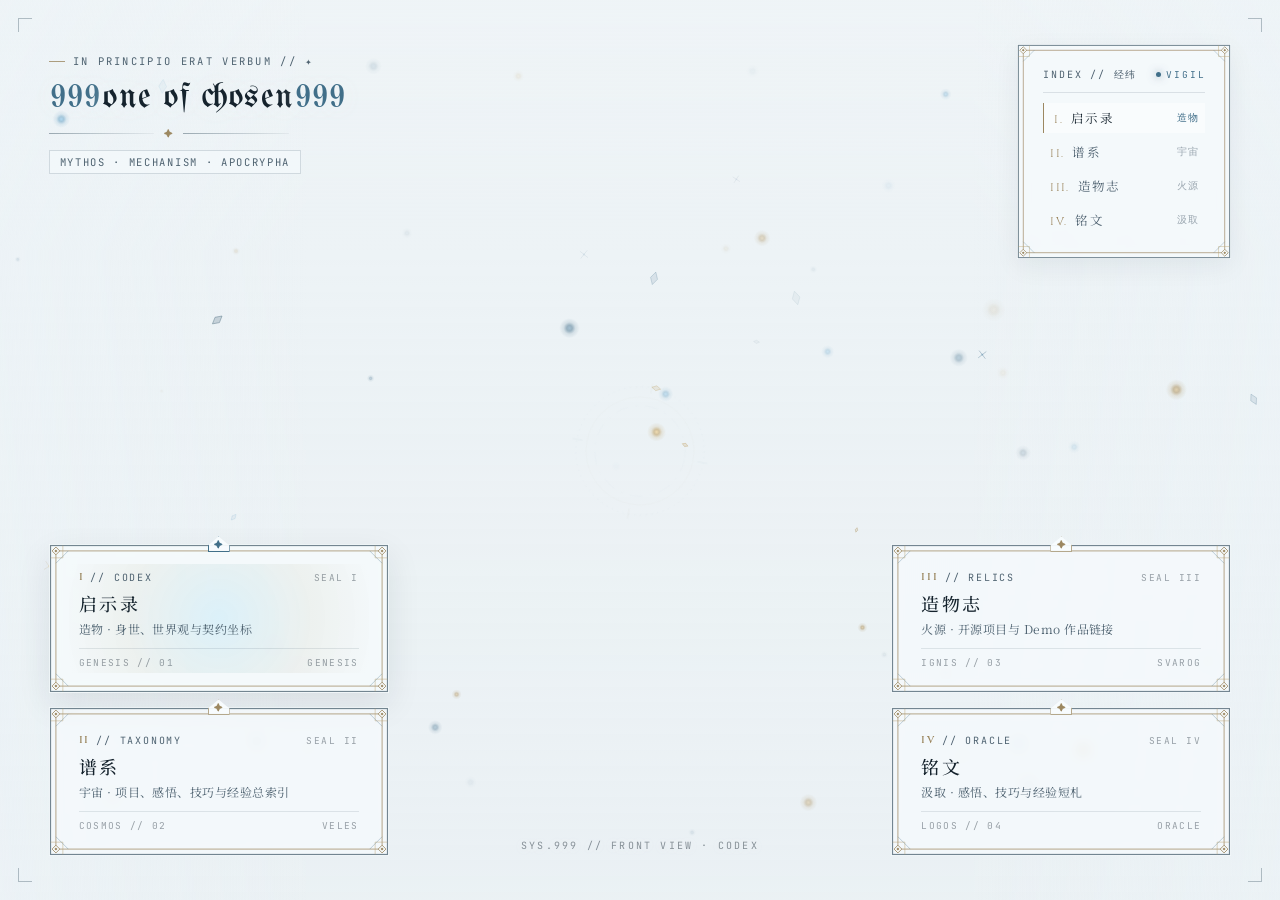
==== commit fcdb1fa1: "Add files via upload" ====
--- a/index.html
+++ b/index.html
@@ -1252,6 +1252,28 @@
         link.addEventListener("mouseleave", () => setSyncedPortal(null));
       });
 
+      // Secret 5-tap portal on top-left brand title -> ./sanctum.html (zero extra UI buttons)
+      const brandTitleEl = document.querySelector(".brand-title");
+      if (brandTitleEl) {
+        let tapCount = 0;
+        let tapTimer = null;
+        brandTitleEl.addEventListener("click", () => {
+          tapCount++;
+          clearTimeout(tapTimer);
+          if (tapCount >= 5) {
+            tapCount = 0;
+            document.body.classList.add("is-leaving");
+            setTimeout(() => {
+              window.location.href = "./sanctum.html";
+            }, 220);
+            return;
+          }
+          tapTimer = setTimeout(() => {
+            tapCount = 0;
+          }, 2200);
+        });
+      }
+
       // Smooth water-dissolve page transition on internal links
       window.addEventListener("pageshow", () => {
         document.body.classList.remove("is-leaving");
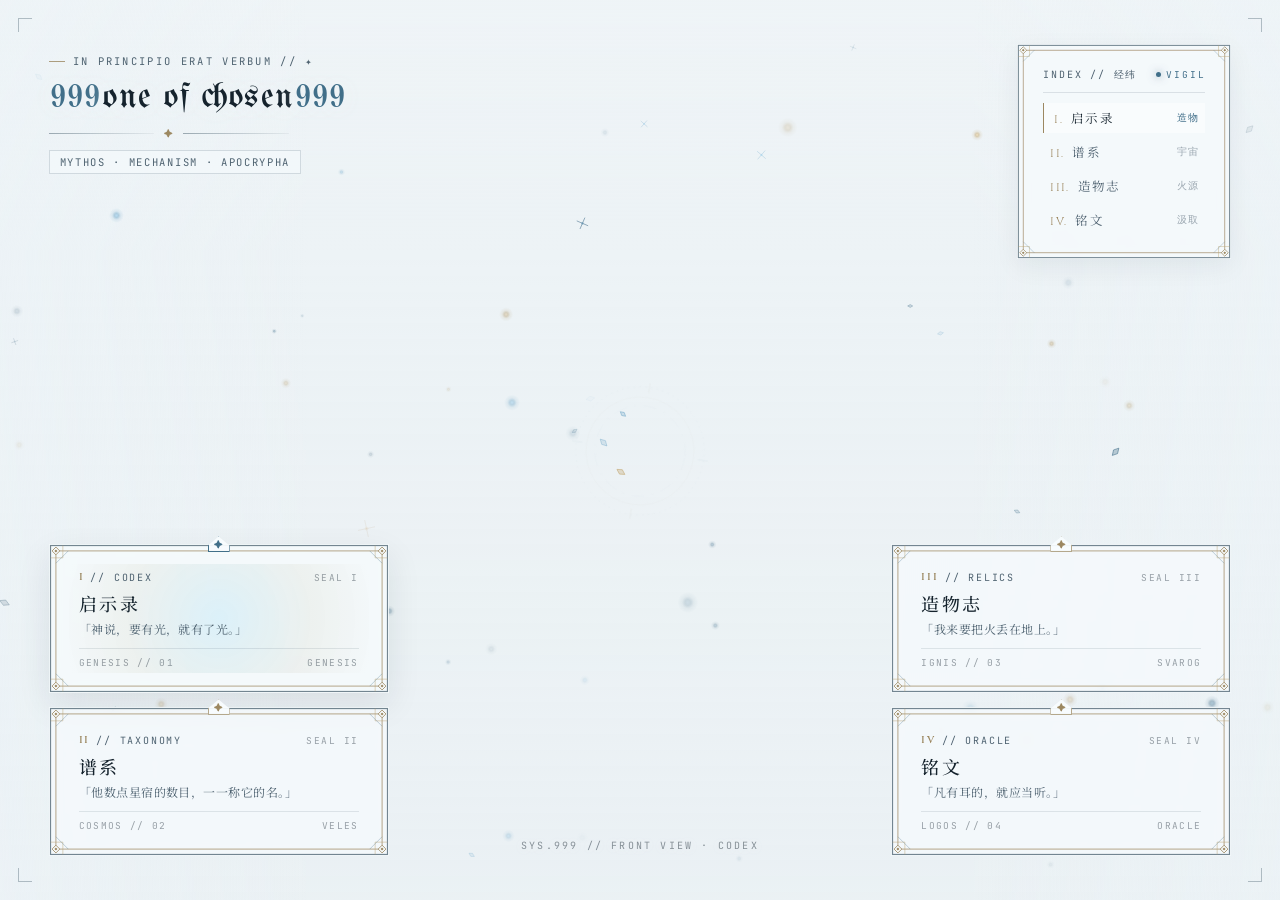
==== commit 395c1a6c: "Add files via upload" ====
--- a/index.html
+++ b/index.html
@@ -978,7 +978,7 @@
             </span>
           </div>
           <h2 class="card-title">启示录</h2>
-          <p class="card-desc">造物 · 身世、世界观与契约坐标</p>
+          <p class="card-desc">「神说，要有光，就有了光。」</p>
           <div class="card-foot">
             <span>GENESIS // 01</span>
             <span>GENESIS</span>
@@ -994,7 +994,7 @@
             </span>
           </div>
           <h2 class="card-title">谱系</h2>
-          <p class="card-desc">宇宙 · 项目、感悟、技巧与经验总索引</p>
+          <p class="card-desc">「他数点星宿的数目，一一称它的名。」</p>
           <div class="card-foot">
             <span>COSMOS // 02</span>
             <span>VELES</span>
@@ -1016,7 +1016,7 @@
             </span>
           </div>
           <h2 class="card-title">造物志</h2>
-          <p class="card-desc">火源 · 开源项目与 Demo 作品链接</p>
+          <p class="card-desc">「我来要把火丢在地上。」</p>
           <div class="card-foot">
             <span>IGNIS // 03</span>
             <span>SVAROG</span>
@@ -1032,7 +1032,7 @@
             </span>
           </div>
           <h2 class="card-title">铭文</h2>
-          <p class="card-desc">汲取 · 感悟、技巧与经验短札</p>
+          <p class="card-desc">「凡有耳的，就应当听。」</p>
           <div class="card-foot">
             <span>LOGOS // 04</span>
             <span>ORACLE</span>
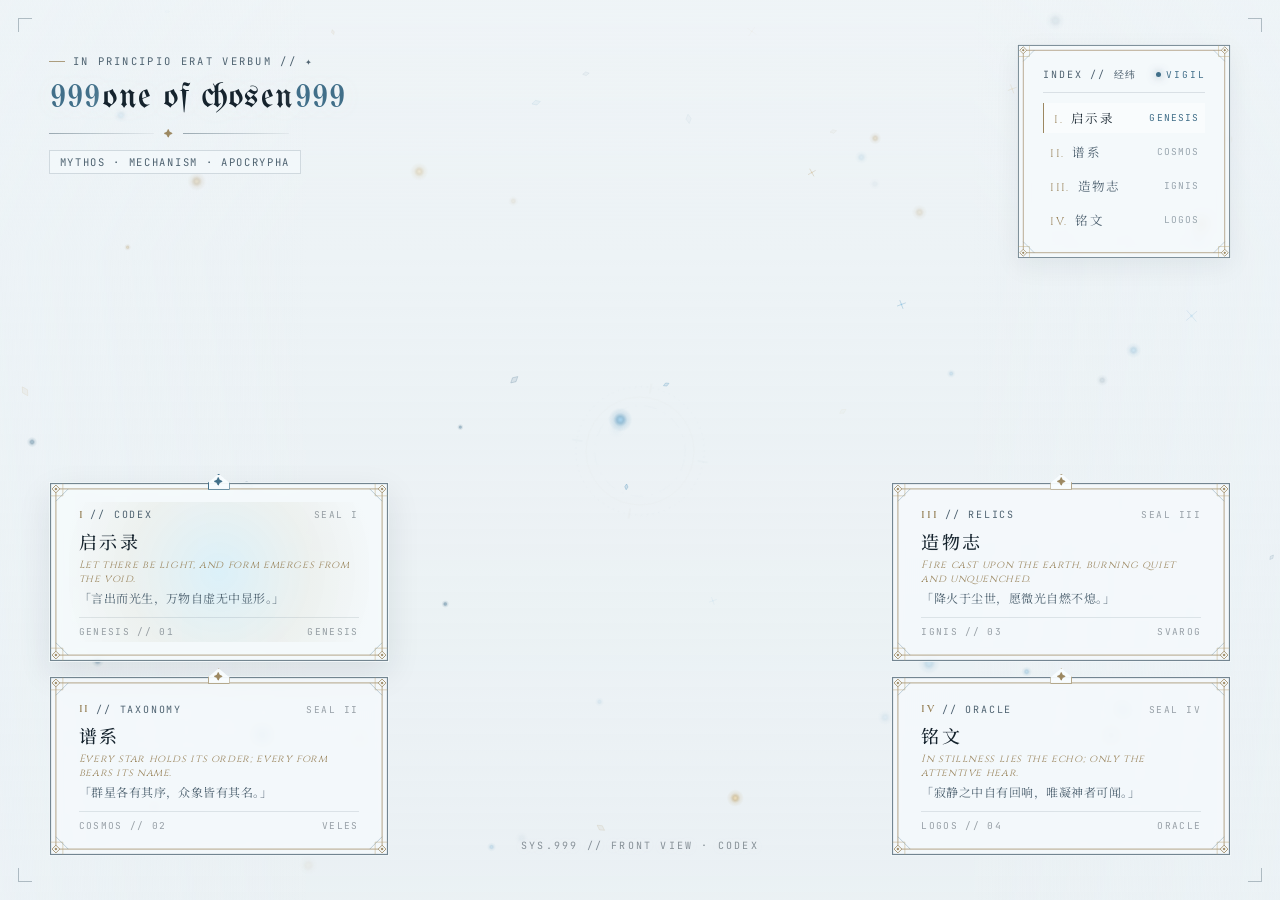
==== commit c95b6d2c: "Add files via upload" ====
--- a/index.html
+++ b/index.html
@@ -579,6 +579,18 @@
       font-weight: 500;
       letter-spacing: 0.14em;
       color: var(--ink);
+    }
+
+    .card-desc-en {
+      position: relative;
+      z-index: 1;
+      margin: 0 0 3px;
+      font-family: var(--font-serif);
+      font-size: 10.5px;
+      font-style: italic;
+      line-height: 1.35;
+      letter-spacing: 0.06em;
+      color: var(--gold-accent);
     }
 
     .card-desc {
@@ -943,25 +955,25 @@
           <li>
             <a class="index-link" href="./codex.html" data-portal="codex">
               <span><span class="roman">I.</span>启示录</span>
-              <span class="code">造物</span>
+              <span class="code">GENESIS</span>
             </a>
           </li>
           <li>
             <a class="index-link" href="./taxonomy.html" data-portal="taxonomy">
               <span><span class="roman">II.</span>谱系</span>
-              <span class="code">宇宙</span>
+              <span class="code">COSMOS</span>
             </a>
           </li>
           <li>
             <a class="index-link" href="./relics.html" data-portal="relics">
               <span><span class="roman">III.</span>造物志</span>
-              <span class="code">火源</span>
+              <span class="code">IGNIS</span>
             </a>
           </li>
           <li>
             <a class="index-link" href="./oracle.html" data-portal="oracle">
               <span><span class="roman">IV.</span>铭文</span>
-              <span class="code">汲取</span>
+              <span class="code">LOGOS</span>
             </a>
           </li>
         </ul>
@@ -978,7 +990,8 @@
             </span>
           </div>
           <h2 class="card-title">启示录</h2>
-          <p class="card-desc">「神说，要有光，就有了光。」</p>
+          <p class="card-desc-en">Let there be light, and form emerges from the void.</p>
+          <p class="card-desc">「言出而光生，万物自虚无中显形。」</p>
           <div class="card-foot">
             <span>GENESIS // 01</span>
             <span>GENESIS</span>
@@ -994,7 +1007,8 @@
             </span>
           </div>
           <h2 class="card-title">谱系</h2>
-          <p class="card-desc">「他数点星宿的数目，一一称它的名。」</p>
+          <p class="card-desc-en">Every star holds its order; every form bears its name.</p>
+          <p class="card-desc">「群星各有其序，众象皆有其名。」</p>
           <div class="card-foot">
             <span>COSMOS // 02</span>
             <span>VELES</span>
@@ -1016,7 +1030,8 @@
             </span>
           </div>
           <h2 class="card-title">造物志</h2>
-          <p class="card-desc">「我来要把火丢在地上。」</p>
+          <p class="card-desc-en">Fire cast upon the earth, burning quiet and unquenched.</p>
+          <p class="card-desc">「降火于尘世，愿微光自燃不熄。」</p>
           <div class="card-foot">
             <span>IGNIS // 03</span>
             <span>SVAROG</span>
@@ -1032,7 +1047,8 @@
             </span>
           </div>
           <h2 class="card-title">铭文</h2>
-          <p class="card-desc">「凡有耳的，就应当听。」</p>
+          <p class="card-desc-en">In stillness lies the echo; only the attentive hear.</p>
+          <p class="card-desc">「寂静之中自有回响，唯凝神者可闻。」</p>
           <div class="card-foot">
             <span>LOGOS // 04</span>
             <span>ORACLE</span>
